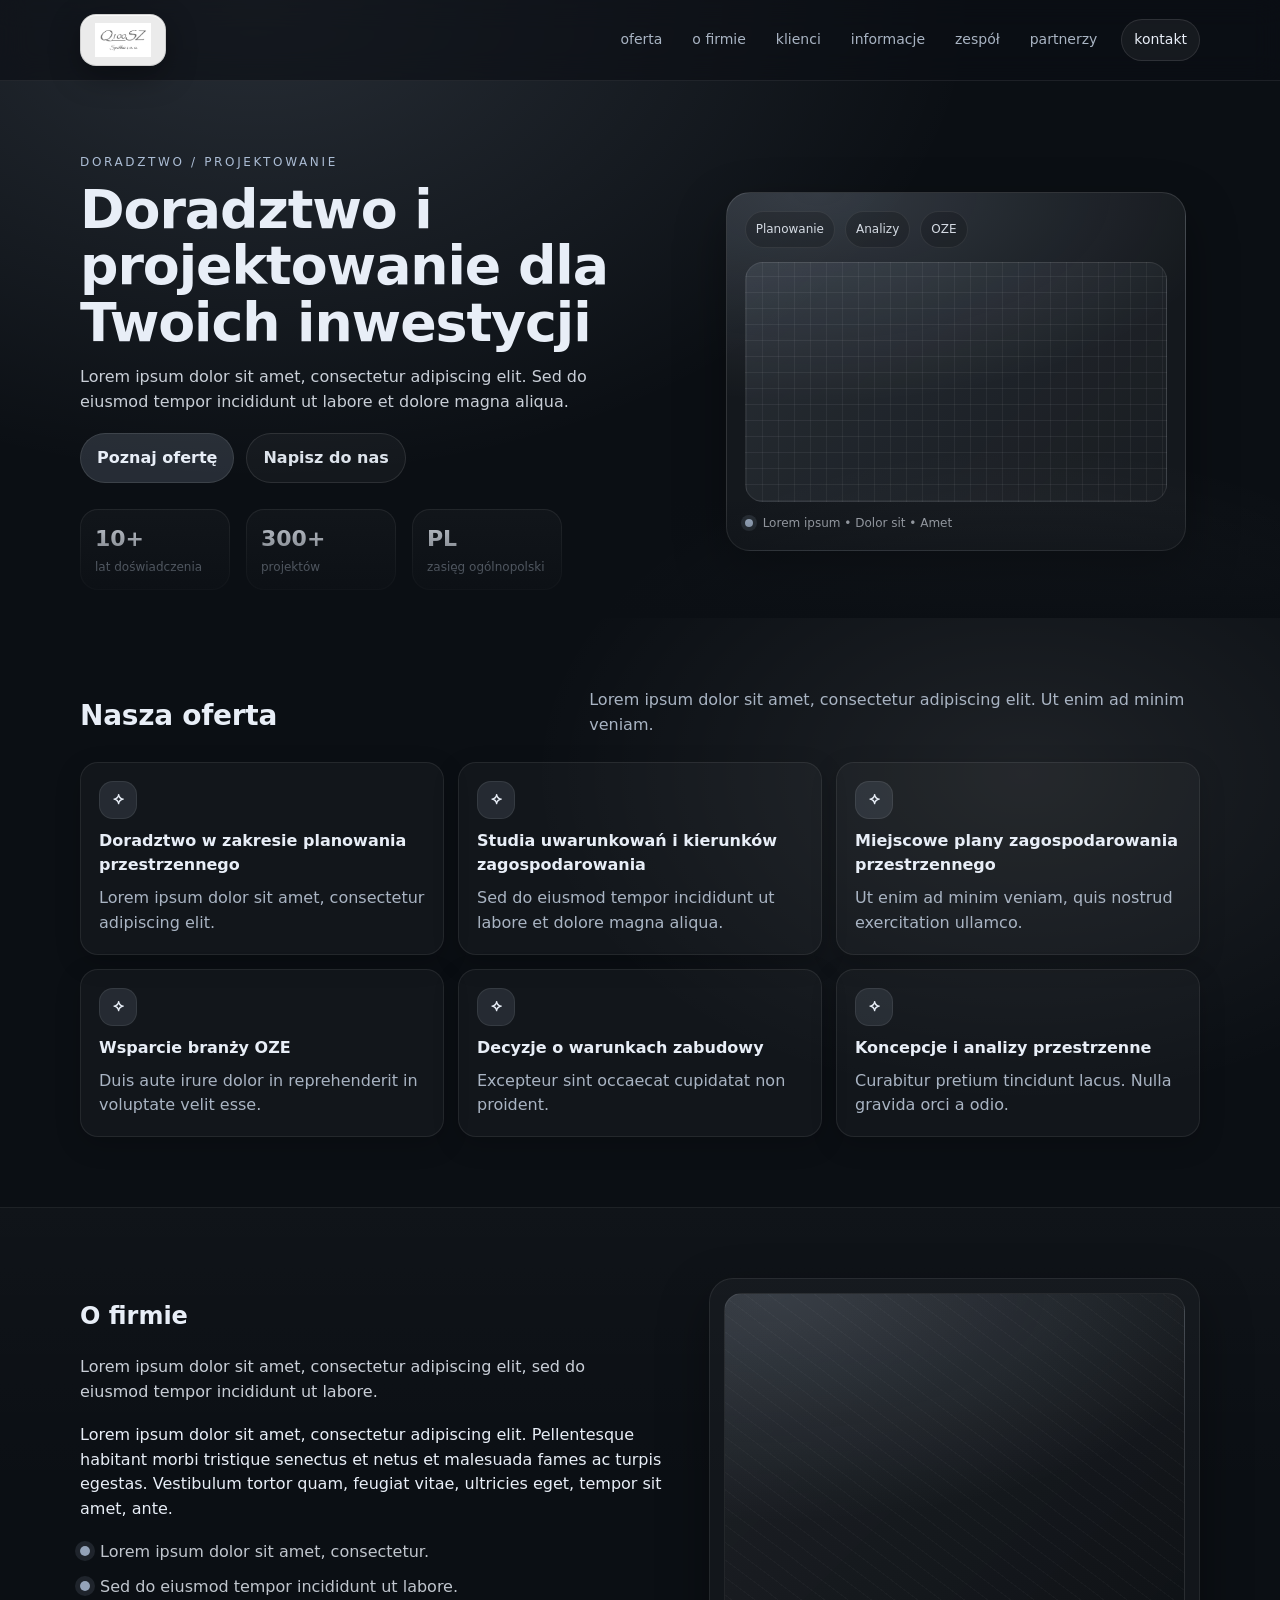
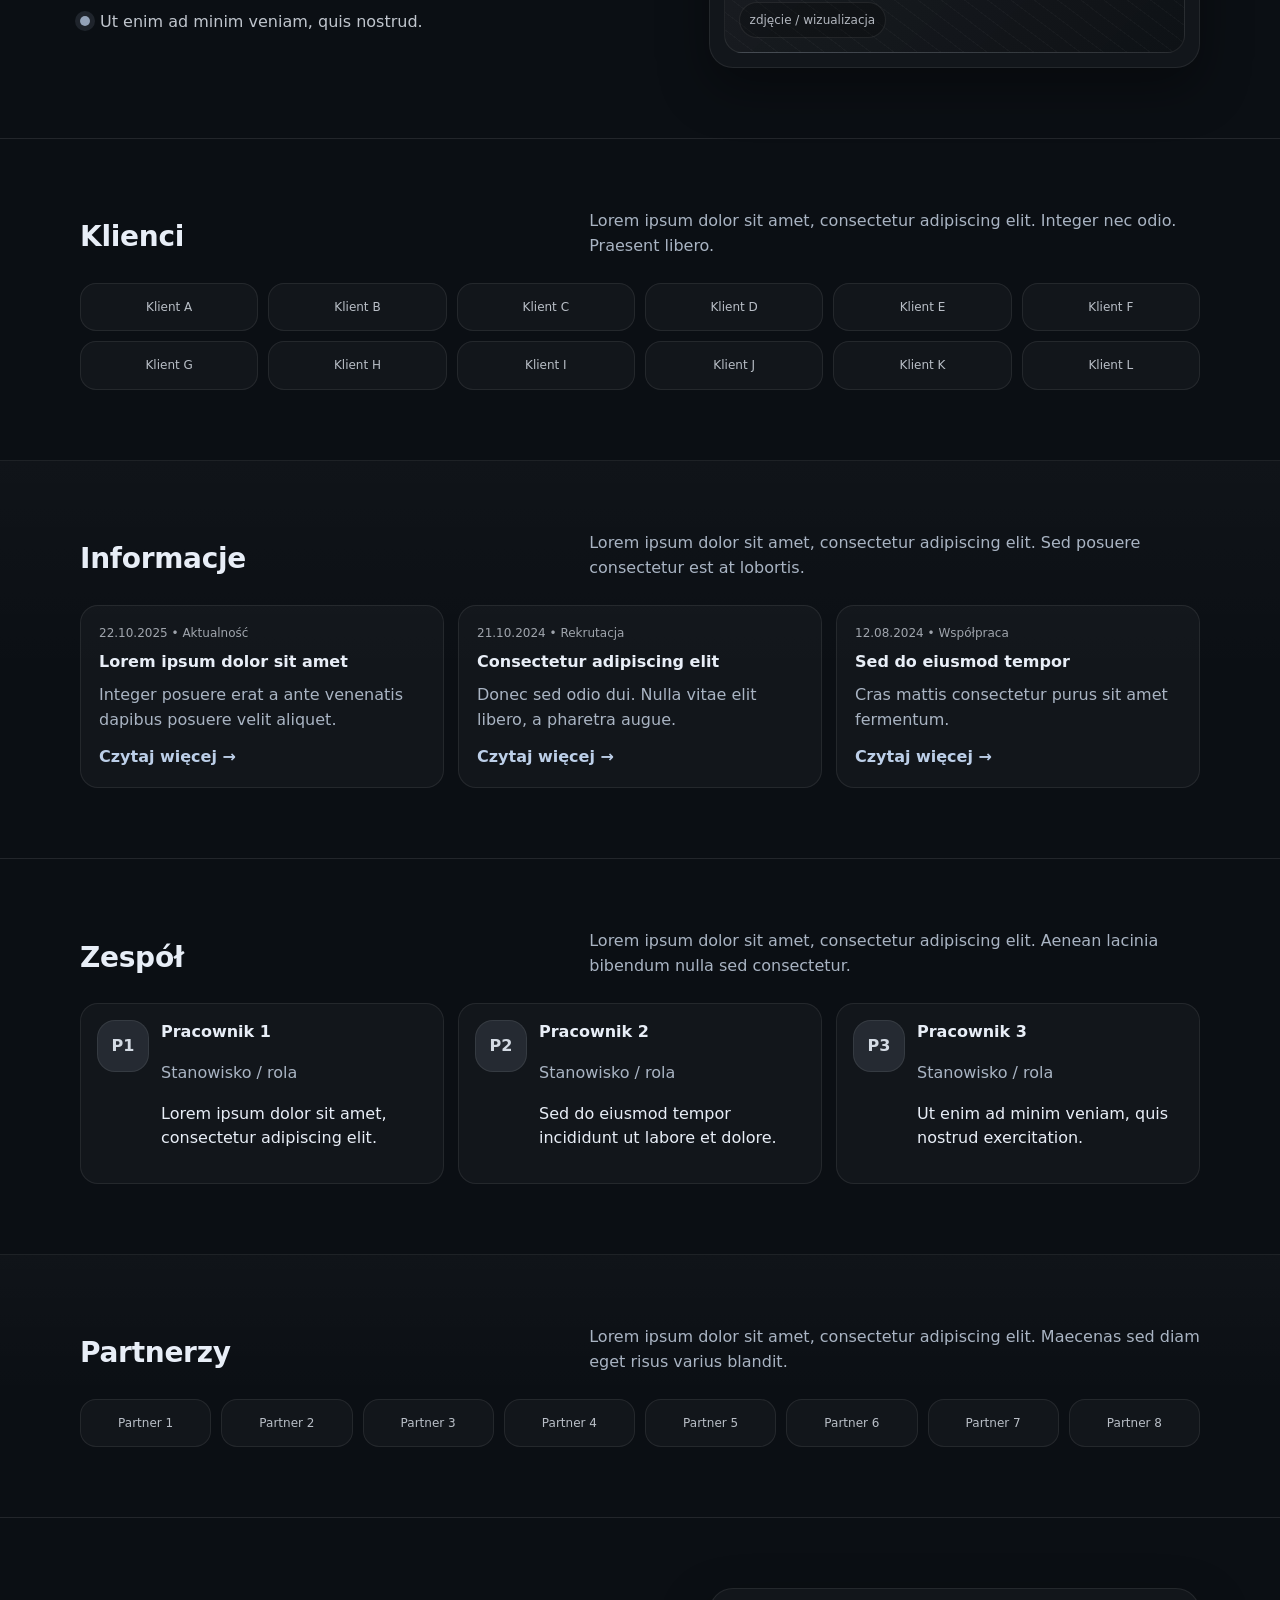
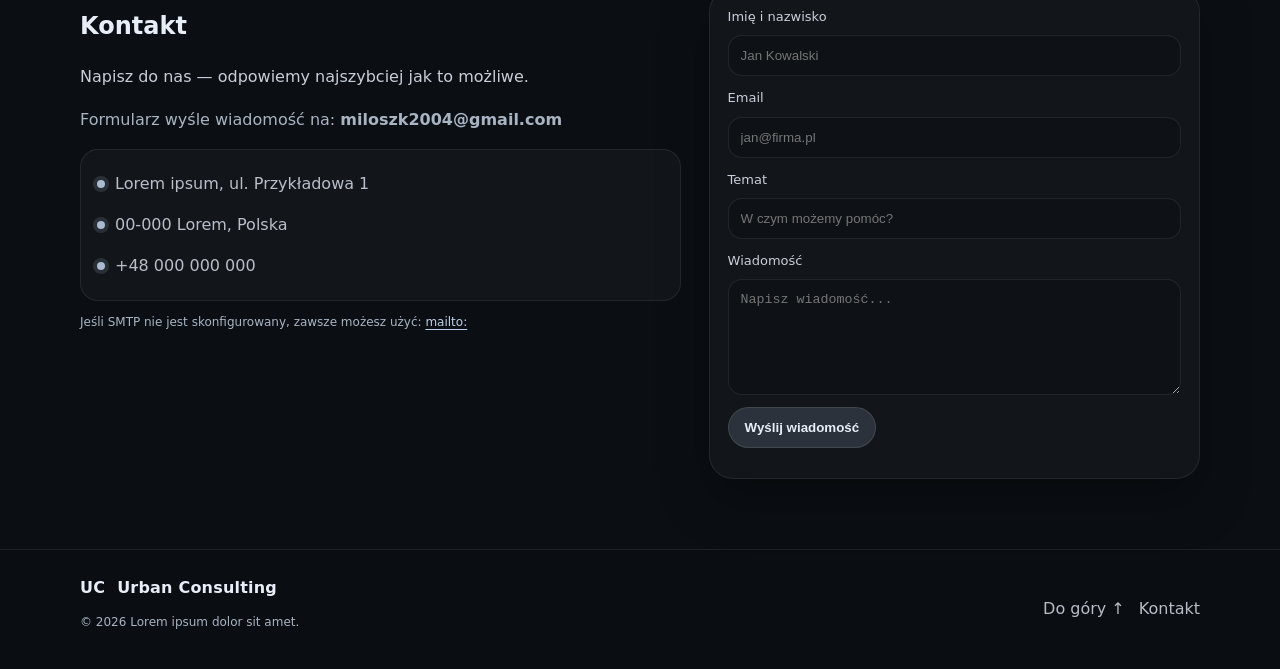
==== Site.html @ dd544777 "first version" ====
<!doctype html>
<html lang="pl">
<head>
  <meta charset="utf-8" />
  <meta name="viewport" content="width=device-width, initial-scale=1" />
  <title>Urban Consulting — Demo</title>
  <link rel="stylesheet" href="./styles.css" />
</head>
<body>
  <header class="topbar" id="top">
    <div class="container topbar__inner">
      <a class="brand" href="#top" aria-label="Strona główna">
        <span class="brand__logoWrap">
          <img class="brand__logo" src="Images/Logo.png" alt="Q100SZ Spółka z o.o." />
        </span>
      </a>

      <nav class="nav" aria-label="Główne menu">
        <a href="#oferta">oferta</a>
        <a href="#o-firmie">o firmie</a>
        <a href="#klienci">klienci</a>
        <a href="#informacje">informacje</a>
        <a href="#zespol">zespół</a>
        <a href="#partnerzy">partnerzy</a>
        <a class="nav__cta" href="#kontakt">kontakt</a>
      </nav>

      <button class="burger" id="burger" aria-label="Otwórz menu" aria-expanded="false">
        <span></span><span></span><span></span>
      </button>
    </div>

  </header>

  <main>
    <!-- HERO -->
    <section class="hero">
      <div class="container hero__inner">
        <div class="hero__copy">
          <p class="kicker">DORADZTWO / PROJEKTOWANIE</p>
          <h1>Doradztwo i projektowanie dla Twoich inwestycji</h1>
          <p class="lead">
            Lorem ipsum dolor sit amet, consectetur adipiscing elit. Sed do eiusmod tempor incididunt ut labore et dolore magna aliqua.
          </p>

          <div class="hero__actions">
            <a class="btn" href="#oferta">Poznaj ofertę</a>
            <a class="btn btn--ghost" href="#kontakt">Napisz do nas</a>
          </div>

          <div class="hero__stats">
            <div class="stat">
              <div class="stat__num">10+</div>
              <div class="stat__label">lat doświadczenia</div>
            </div>
            <div class="stat">
              <div class="stat__num">300+</div>
              <div class="stat__label">projektów</div>
            </div>
            <div class="stat">
              <div class="stat__num">PL</div>
              <div class="stat__label">zasięg ogólnopolski</div>
            </div>
          </div>
        </div>

        <div class="hero__visual" aria-hidden="true">
          <div class="glass-card">
            <div class="glass-card__row">
              <div class="pill">Planowanie</div>
              <div class="pill">Analizy</div>
              <div class="pill">OZE</div>
            </div>
            <div class="glass-card__map"></div>
            <div class="glass-card__footer">
              <span class="dot"></span>
              <span>Lorem ipsum • Dolor sit • Amet</span>
            </div>
          </div>
        </div>
      </div>
      <div class="hero__fade"></div>
    </section>

    <!-- OFERTA -->
    <section class="section" id="oferta">
      <div class="container">
        <div class="section__head">
          <h2>Nasza oferta</h2>
          <p>Lorem ipsum dolor sit amet, consectetur adipiscing elit. Ut enim ad minim veniam.</p>
        </div>

        <div class="grid cards">
          <article class="card">
            <div class="card__icon">⟡</div>
            <h3>Doradztwo w zakresie planowania przestrzennego</h3>
            <p>Lorem ipsum dolor sit amet, consectetur adipiscing elit.</p>
          </article>

          <article class="card">
            <div class="card__icon">⟡</div>
            <h3>Studia uwarunkowań i kierunków zagospodarowania</h3>
            <p>Sed do eiusmod tempor incididunt ut labore et dolore magna aliqua.</p>
          </article>

          <article class="card">
            <div class="card__icon">⟡</div>
            <h3>Miejscowe plany zagospodarowania przestrzennego</h3>
            <p>Ut enim ad minim veniam, quis nostrud exercitation ullamco.</p>
          </article>

          <article class="card">
            <div class="card__icon">⟡</div>
            <h3>Wsparcie branży OZE</h3>
            <p>Duis aute irure dolor in reprehenderit in voluptate velit esse.</p>
          </article>

          <article class="card">
            <div class="card__icon">⟡</div>
            <h3>Decyzje o warunkach zabudowy</h3>
            <p>Excepteur sint occaecat cupidatat non proident.</p>
          </article>

          <article class="card">
            <div class="card__icon">⟡</div>
            <h3>Koncepcje i analizy przestrzenne</h3>
            <p>Curabitur pretium tincidunt lacus. Nulla gravida orci a odio.</p>
          </article>
        </div>
      </div>
    </section>

    <!-- O FIRMIE -->
    <section class="section section--alt" id="o-firmie">
      <div class="container split">
        <div>
          <h2>O firmie</h2>
          <p class="lead">
            Lorem ipsum dolor sit amet, consectetur adipiscing elit, sed do eiusmod tempor incididunt ut labore.
          </p>
          <p>
            Lorem ipsum dolor sit amet, consectetur adipiscing elit. Pellentesque habitant morbi tristique senectus et netus et malesuada fames ac turpis egestas.
            Vestibulum tortor quam, feugiat vitae, ultricies eget, tempor sit amet, ante.
          </p>

          <div class="bullets">
            <div class="bullet">
              <span class="bullet__dot"></span>
              <span>Lorem ipsum dolor sit amet, consectetur.</span>
            </div>
            <div class="bullet">
              <span class="bullet__dot"></span>
              <span>Sed do eiusmod tempor incididunt ut labore.</span>
            </div>
            <div class="bullet">
              <span class="bullet__dot"></span>
              <span>Ut enim ad minim veniam, quis nostrud.</span>
            </div>
          </div>
        </div>

        <div class="photo">
          <div class="photo__frame">
            <div class="photo__placeholder">
              <div class="photo__lines"></div>
              <div class="photo__label">zdjęcie / wizualizacja</div>
            </div>
          </div>
        </div>
      </div>
    </section>

    <!-- KLIENCI -->
    <section class="section" id="klienci">
      <div class="container">
        <div class="section__head">
          <h2>Klienci</h2>
          <p>Lorem ipsum dolor sit amet, consectetur adipiscing elit. Integer nec odio. Praesent libero.</p>
        </div>

        <div class="logos">
          <div class="logo">Klient A</div><div class="logo">Klient B</div><div class="logo">Klient C</div><div class="logo">Klient D</div>
          <div class="logo">Klient E</div><div class="logo">Klient F</div><div class="logo">Klient G</div><div class="logo">Klient H</div>
          <div class="logo">Klient I</div><div class="logo">Klient J</div><div class="logo">Klient K</div><div class="logo">Klient L</div>
        </div>
      </div>
    </section>

    <!-- INFORMACJE (mini blog / aktualności) -->
    <section class="section section--alt" id="informacje">
      <div class="container">
        <div class="section__head">
          <h2>Informacje</h2>
          <p>Lorem ipsum dolor sit amet, consectetur adipiscing elit. Sed posuere consectetur est at lobortis.</p>
        </div>

        <div class="grid posts">
          <article class="post">
            <div class="post__meta">22.10.2025 • Aktualność</div>
            <h3>Lorem ipsum dolor sit amet</h3>
            <p>Integer posuere erat a ante venenatis dapibus posuere velit aliquet.</p>
            <a class="post__link" href="#kontakt">Czytaj więcej →</a>
          </article>

          <article class="post">
            <div class="post__meta">21.10.2024 • Rekrutacja</div>
            <h3>Consectetur adipiscing elit</h3>
            <p>Donec sed odio dui. Nulla vitae elit libero, a pharetra augue.</p>
            <a class="post__link" href="#kontakt">Czytaj więcej →</a>
          </article>

          <article class="post">
            <div class="post__meta">12.08.2024 • Współpraca</div>
            <h3>Sed do eiusmod tempor</h3>
            <p>Cras mattis consectetur purus sit amet fermentum.</p>
            <a class="post__link" href="#kontakt">Czytaj więcej →</a>
          </article>
        </div>
      </div>
    </section>

    <!-- ZESPÓŁ -->
    <section class="section" id="zespol">
      <div class="container">
        <div class="section__head">
          <h2>Zespół</h2>
          <p>Lorem ipsum dolor sit amet, consectetur adipiscing elit. Aenean lacinia bibendum nulla sed consectetur.</p>
        </div>

        <div class="grid team">
          <article class="person">
            <div class="avatar" aria-hidden="true"><span>P1</span></div>
            <div>
              <h3>Pracownik 1</h3>
              <p class="muted">Stanowisko / rola</p>
              <p>Lorem ipsum dolor sit amet, consectetur adipiscing elit.</p>
            </div>
          </article>

          <article class="person">
            <div class="avatar" aria-hidden="true"><span>P2</span></div>
            <div>
              <h3>Pracownik 2</h3>
              <p class="muted">Stanowisko / rola</p>
              <p>Sed do eiusmod tempor incididunt ut labore et dolore.</p>
            </div>
          </article>

          <article class="person">
            <div class="avatar" aria-hidden="true"><span>P3</span></div>
            <div>
              <h3>Pracownik 3</h3>
              <p class="muted">Stanowisko / rola</p>
              <p>Ut enim ad minim veniam, quis nostrud exercitation.</p>
            </div>
          </article>
        </div>
      </div>
    </section>

    <!-- PARTNERZY -->
    <section class="section section--alt" id="partnerzy">
      <div class="container">
        <div class="section__head">
          <h2>Partnerzy</h2>
          <p>Lorem ipsum dolor sit amet, consectetur adipiscing elit. Maecenas sed diam eget risus varius blandit.</p>
        </div>

        <div class="logos logos--tight">
          <div class="logo">Partner 1</div><div class="logo">Partner 2</div><div class="logo">Partner 3</div><div class="logo">Partner 4</div>
          <div class="logo">Partner 5</div><div class="logo">Partner 6</div><div class="logo">Partner 7</div><div class="logo">Partner 8</div>
        </div>
      </div>
    </section>

    <!-- KONTAKT / FORMULARZ -->
    <section class="section contact" id="kontakt">
      <div class="container split">
        <div>
          <h2>Kontakt</h2>
          <p class="lead">Napisz do nas — odpowiemy najszybciej jak to możliwe.</p>
          <p class="muted">
            Formularz wyśle wiadomość na: <strong>miloszk2004@gmail.com</strong>
          </p>

          <div class="contact__card">
            <div class="contact__line"><span class="dot"></span><span>Lorem ipsum, ul. Przykładowa 1</span></div>
            <div class="contact__line"><span class="dot"></span><span>00-000 Lorem, Polska</span></div>
            <div class="contact__line"><span class="dot"></span><span>+48 000 000 000</span></div>
          </div>

          <p class="muted small">
            Jeśli SMTP nie jest skonfigurowany, zawsze możesz użyć:
            <a class="inline-link" href="mailto:miloszk2004@gmail.com?subject=Wiadomo%C5%9B%C4%87%20ze%20strony&body=Cze%C5%9B%C4%87!">mailto:</a>
          </p>
        </div>

        <form class="form" id="contactForm">
          <label>
            Imię i nazwisko
            <input name="name" type="text" placeholder="Jan Kowalski" required />
          </label>

          <label>
            Email
            <input name="email" type="email" placeholder="jan@firma.pl" required />
          </label>

          <label>
            Temat
            <input name="subject" type="text" placeholder="W czym możemy pomóc?" required />
          </label>

          <label>
            Wiadomość
            <textarea name="message" rows="6" placeholder="Napisz wiadomość..." required></textarea>
          </label>

          <button class="btn" type="submit" id="sendBtn">Wyślij wiadomość</button>
          <div class="form__status" id="formStatus" role="status" aria-live="polite"></div>
        </form>
      </div>
    </section>
  </main>

  <footer class="footer">
    <div class="container footer__inner">
      <div class="footer__left">
        <div class="brand brand--footer">
          <span class="brand__mark">UC</span>
          <span class="brand__name">Urban Consulting</span>
        </div>
        <p class="muted small">© <span id="year"></span> Lorem ipsum dolor sit amet.</p>
      </div>

      <div class="footer__right">
        <a href="#top">Do góry ↑</a>
        <a href="#kontakt">Kontakt</a>
      </div>
    </div>
  </footer>

  <script src="./app.js"></script>
</body>
</html>
---- styles.css ----
:root{
  --bg:#0b0f14;
  --panel:#0f1622;
  --panel2:#0c121c;
  --text:#e8eef7;
  --muted:#a9b4c3;
  --line:rgba(255,255,255,.10);
  --line2:rgba(255,255,255,.08);
  --accent:#cfe3ff;
  --shadow: 0 20px 50px rgba(0,0,0,.35);
  --radius:18px;
  --radius2:24px;
  --container: 1120px;
}

*{box-sizing:border-box}
html{scroll-behavior:smooth}
body{
  margin:0;
  font-family: ui-sans-serif, system-ui, -apple-system, Segoe UI, Roboto, Arial, "Noto Sans", "Liberation Sans", sans-serif;
  background:
    radial-gradient(1200px 800px at 20% 0%, rgba(207,227,255,.14), transparent 60%),
    radial-gradient(900px 600px at 80% 20%, rgba(255,255,255,.08), transparent 55%),
    var(--bg);
  color:var(--text);
  line-height:1.55;
}

a{color:inherit; text-decoration:none}
a:hover{opacity:.9}

.container{
  width:min(var(--container), calc(100% - 40px));
  margin:0 auto;
}

.topbar{
  position:sticky;
  top:0;
  z-index:20;
  backdrop-filter: blur(14px);
  backdrop-filter: blur(14px);
  -webkit-backdrop-filter: blur(14px);
  background: rgba(11,15,20,.65);
  border-bottom:1px solid var(--line2);
}
.topbar__inner{
  display:flex;
  align-items:center;
  justify-content:space-between;
  padding:14px 0;
  gap:18px;
}
.brand{
  display:flex;
  align-items:center;
  gap:12px;
  font-weight:650;
  letter-spacing:.2px;
}

.brand__logoWrap{
  display:inline-flex;
  align-items:center;
  padding:8px 14px;
  border-radius:16px;

  background: rgba(245,245,245,.96);
  border:1px solid rgba(0,0,0,.12);

  box-shadow:
    0 10px 30px rgba(0,0,0,.35),
    inset 0 1px 0 rgba(255,255,255,.7);
}

.brand__logo{
  height:34px;
  width:auto;
  display:block;
}
.nav{
  display:flex;
  align-items:center;
  gap:18px;
  font-size:14px;
  color:var(--muted);
}
.nav a{padding:8px 6px}
.nav__cta{
  color:var(--text) !important;
  border:1px solid var(--line);
  padding:9px 12px !important;
  border-radius:999px;
  background: rgba(255,255,255,.05);
}

.burger{
  display:none;
  width:44px; height:44px;
  border-radius:14px;
  border:1px solid var(--line);
  background: rgba(255,255,255,.04);
  color:var(--text);
  cursor:pointer;
}
.burger span{
  display:block;
  height:2px;
  background: rgba(232,238,247,.85);
  margin:6px 10px;
  border-radius:2px;
}

.mobile-nav{
  border-top:1px solid var(--line2);
  padding:10px 20px 18px;
  display:grid;
  gap:8px;
  color:var(--muted);
}
.mobile-nav a{
  padding:10px 12px;
  border:1px solid var(--line2);
  border-radius:14px;
  background: rgba(255,255,255,.03);
}

/* HERO */
.hero{
  position:relative;
  padding:72px 0 28px;
  overflow:hidden;
}
.hero__inner{
  display:grid;
  grid-template-columns: 1.1fr .9fr;
  gap:34px;
  align-items:center;
}
.kicker{
  margin:0 0 10px;
  font-size:12px;
  letter-spacing:.22em;
  color:rgba(207,227,255,.8);
}
h1{
  margin:0 0 14px;
  font-size: clamp(32px, 4.2vw, 56px);
  line-height:1.05;
  letter-spacing:-.02em;
}
.lead{
  margin:0 0 18px;
  font-size:16px;
  color:rgba(232,238,247,.86);
  max-width:56ch;
}
.hero__actions{
  display:flex; gap:12px; flex-wrap:wrap;
  margin:18px 0 26px;
}
.btn{
  display:inline-flex;
  align-items:center;
  justify-content:center;
  gap:10px;
  padding:12px 16px;
  border-radius:999px;
  border:1px solid var(--line);
  background: rgba(207,227,255,.14);
  color:var(--text);
  cursor:pointer;
  font-weight:650;
}
.btn:hover{transform: translateY(-1px)}
.btn--ghost{
  background: rgba(255,255,255,.04);
  color: rgba(232,238,247,.95);
}
.hero__stats{
  display:flex;
  gap:16px;
  flex-wrap:wrap;
}
.stat{
  padding:12px 14px;
  border-radius: var(--radius);
  border:1px solid var(--line2);
  background: rgba(255,255,255,.03);
  min-width: 150px;
}
.stat__num{
  font-size:22px;
  font-weight:800;
}
.stat__label{
  font-size:12px;
  color:var(--muted);
  margin-top:2px;
}

.hero__visual{
  display:grid;
  place-items:center;
}
.glass-card{
  width:100%;
  max-width: 460px;
  border-radius: var(--radius2);
  border:1px solid rgba(255,255,255,.12);
  background:
    radial-gradient(700px 350px at 20% 0%, rgba(207,227,255,.16), transparent 60%),
    rgba(255,255,255,.04);
  box-shadow: var(--shadow);
  padding:18px;
}
.glass-card__row{
  display:flex; gap:10px; flex-wrap:wrap;
  margin-bottom:14px;
}
.pill{
  font-size:12px;
  color:rgba(232,238,247,.9);
  border:1px solid var(--line2);
  background: rgba(0,0,0,.18);
  padding:8px 10px;
  border-radius:999px;
}
.glass-card__map{
  height: 240px;
  border-radius: 18px;
  border:1px solid var(--line2);
  background:
    linear-gradient(135deg, rgba(207,227,255,.10), rgba(255,255,255,.02)),
    repeating-linear-gradient(0deg, rgba(255,255,255,.06) 0, rgba(255,255,255,.06) 1px, transparent 1px, transparent 16px),
    repeating-linear-gradient(90deg, rgba(255,255,255,.05) 0, rgba(255,255,255,.05) 1px, transparent 1px, transparent 16px);
}
.glass-card__footer{
  display:flex; gap:10px;
  align-items:center;
  margin-top:12px;
  color:rgba(232,238,247,.75);
  font-size:12px;
}
.dot{
  width:8px; height:8px;
  border-radius:999px;
  background: rgba(207,227,255,.8);
  box-shadow: 0 0 0 4px rgba(207,227,255,.12);
}
.hero__fade{
  position:absolute;
  inset:auto 0 0 0;
  height:120px;
  background: linear-gradient(to bottom, transparent, var(--bg));
}

/* SECTIONS */
.section{
  padding:70px 0;
}
.section--alt{
  background: linear-gradient(to bottom, rgba(255,255,255,.02), transparent 55%);
  border-top:1px solid var(--line2);
  border-bottom:1px solid var(--line2);
}
.section__head{
  display:flex;
  align-items:flex-end;
  justify-content:space-between;
  gap:22px;
  margin-bottom:24px;
}
.section__head h2{
  margin:0;
  font-size:28px;
  letter-spacing:-.01em;
}
.section__head p{
  margin:0;
  color:var(--muted);
  max-width:60ch;
}

/* GRID */
.grid{
  display:grid;
  gap:14px;
}
.cards{ grid-template-columns: repeat(3, minmax(0, 1fr)); }
.posts{ grid-template-columns: repeat(3, minmax(0, 1fr)); }
.team{ grid-template-columns: repeat(3, minmax(0, 1fr)); }

.card{
  padding:18px;
  border-radius: var(--radius);
  border:1px solid var(--line2);
  background: rgba(255,255,255,.03);
  box-shadow: 0 8px 26px rgba(0,0,0,.18);
}
.card__icon{
  width:38px; height:38px;
  border-radius:14px;
  display:grid; place-items:center;
  border:1px solid var(--line2);
  background: rgba(207,227,255,.10);
  margin-bottom:10px;
  font-weight:800;
}
.card h3{margin:0 0 8px; font-size:16px}
.card p{margin:0; color:var(--muted)}

.split{
  display:grid;
  grid-template-columns: 1.1fr .9fr;
  gap:28px;
  align-items:start;
}

.bullets{margin-top:18px; display:grid; gap:10px}
.bullet{display:flex; gap:10px; align-items:flex-start; color:rgba(232,238,247,.82)}
.bullet__dot{
  width:10px; height:10px;
  margin-top:6px;
  border-radius:999px;
  background: rgba(207,227,255,.7);
  box-shadow: 0 0 0 5px rgba(207,227,255,.10);
}

.photo__frame{
  border-radius: var(--radius2);
  border:1px solid var(--line2);
  background: rgba(255,255,255,.03);
  padding:14px;
  box-shadow: var(--shadow);
}
.photo__placeholder{
  height: 360px;
  border-radius: 18px;
  border:1px solid var(--line2);
  background:
    radial-gradient(800px 380px at 10% 0%, rgba(207,227,255,.14), transparent 60%),
    linear-gradient(135deg, rgba(255,255,255,.05), rgba(0,0,0,.18));
  position:relative;
  overflow:hidden;
}
.photo__lines{
  position:absolute; inset:-40px;
  background:
    repeating-linear-gradient(35deg, rgba(255,255,255,.10) 0, rgba(255,255,255,.10) 1px, transparent 1px, transparent 14px);
  opacity:.25;
  transform: rotate(2deg);
}
.photo__label{
  position:absolute;
  left:14px; bottom:14px;
  font-size:12px;
  color:rgba(232,238,247,.75);
  border:1px solid var(--line2);
  background: rgba(0,0,0,.22);
  padding:8px 10px;
  border-radius:999px;
}

/* LOGOS */
.logos{
  display:grid;
  grid-template-columns: repeat(6, minmax(0, 1fr));
  gap:10px;
}
.logos--tight{grid-template-columns: repeat(8, minmax(0, 1fr));}
.logo{
  border-radius: 16px;
  border:1px solid var(--line2);
  background: rgba(255,255,255,.03);
  padding:14px 10px;
  text-align:center;
  color:rgba(232,238,247,.78);
  font-size:12px;
}

/* POSTS */
.post{
  padding:18px;
  border-radius: var(--radius);
  border:1px solid var(--line2);
  background: rgba(255,255,255,.03);
}
.post__meta{
  font-size:12px;
  color:rgba(232,238,247,.66);
  margin-bottom:8px;
}
.post h3{margin:0 0 8px; font-size:16px}
.post p{margin:0 0 12px; color:var(--muted)}
.post__link{
  color:rgba(207,227,255,.9);
  font-weight:650;
}

/* TEAM */
.person{
  padding:16px;
  border-radius: var(--radius);
  border:1px solid var(--line2);
  background: rgba(255,255,255,.03);
  display:grid;
  grid-template-columns: 52px 1fr;
  gap:12px;
}
.avatar{
  width:52px; height:52px;
  border-radius: 18px;
  border:1px solid var(--line2);
  background: rgba(207,227,255,.10);
  display:grid;
  place-items:center;
  font-weight:800;
  color:rgba(232,238,247,.9);
}
.person h3{margin:0 0 2px; font-size:16px}
.muted{color:var(--muted)}
.small{font-size:12px}

/* CONTACT */
.contact .form{
  border-radius: var(--radius2);
  border:1px solid var(--line2);
  background: rgba(255,255,255,.03);
  padding:18px;
  box-shadow: var(--shadow);
}
.form label{
  display:grid;
  gap:8px;
  margin-bottom:12px;
  font-size:13px;
  color:rgba(232,238,247,.86);
}
input, textarea{
  width:100%;
  padding:12px 12px;
  border-radius: 14px;
  border:1px solid var(--line2);
  background: rgba(0,0,0,.18);
  color:var(--text);
  outline:none;
}
input:focus, textarea:focus{
  border-color: rgba(207,227,255,.45);
  box-shadow: 0 0 0 4px rgba(207,227,255,.10);
}
.form__status{
  margin-top:12px;
  font-size:13px;
  color:rgba(232,238,247,.85);
}
.inline-link{color:rgba(207,227,255,.9); text-decoration:underline; text-underline-offset:3px}

.contact__card{
  margin-top:16px;
  border-radius: var(--radius);
  border:1px solid var(--line2);
  background: rgba(255,255,255,.03);
  padding:14px;
}
.contact__line{
  display:flex; align-items:center; gap:10px;
  padding:8px 2px;
  color:rgba(232,238,247,.78);
}

/* FOOTER */
.footer{
  border-top:1px solid var(--line2);
  padding:26px 0;
  background: rgba(0,0,0,.12);
}
.footer__inner{
  display:flex;
  align-items:center;
  justify-content:space-between;
  gap:18px;
}
.footer__right{
  display:flex;
  gap:14px;
  color:rgba(232,238,247,.78);
}

/* RESPONSIVE */
@media (max-width: 980px){
  .nav{display:none}
  .burger{display:inline-block}
  .hero__inner, .split{grid-template-columns:1fr}
  .cards{grid-template-columns: repeat(2, minmax(0, 1fr))}
  .posts{grid-template-columns: repeat(2, minmax(0, 1fr))}
  .team{grid-template-columns: repeat(2, minmax(0, 1fr))}
  .logos{grid-template-columns: repeat(3, minmax(0, 1fr))}
  .logos--tight{grid-template-columns: repeat(4, minmax(0, 1fr))}
  .photo__placeholder{height: 300px}
}
@media (max-width: 560px){
  .cards,.posts,.team{grid-template-columns:1fr}
  .stat{min-width: 140px}
}
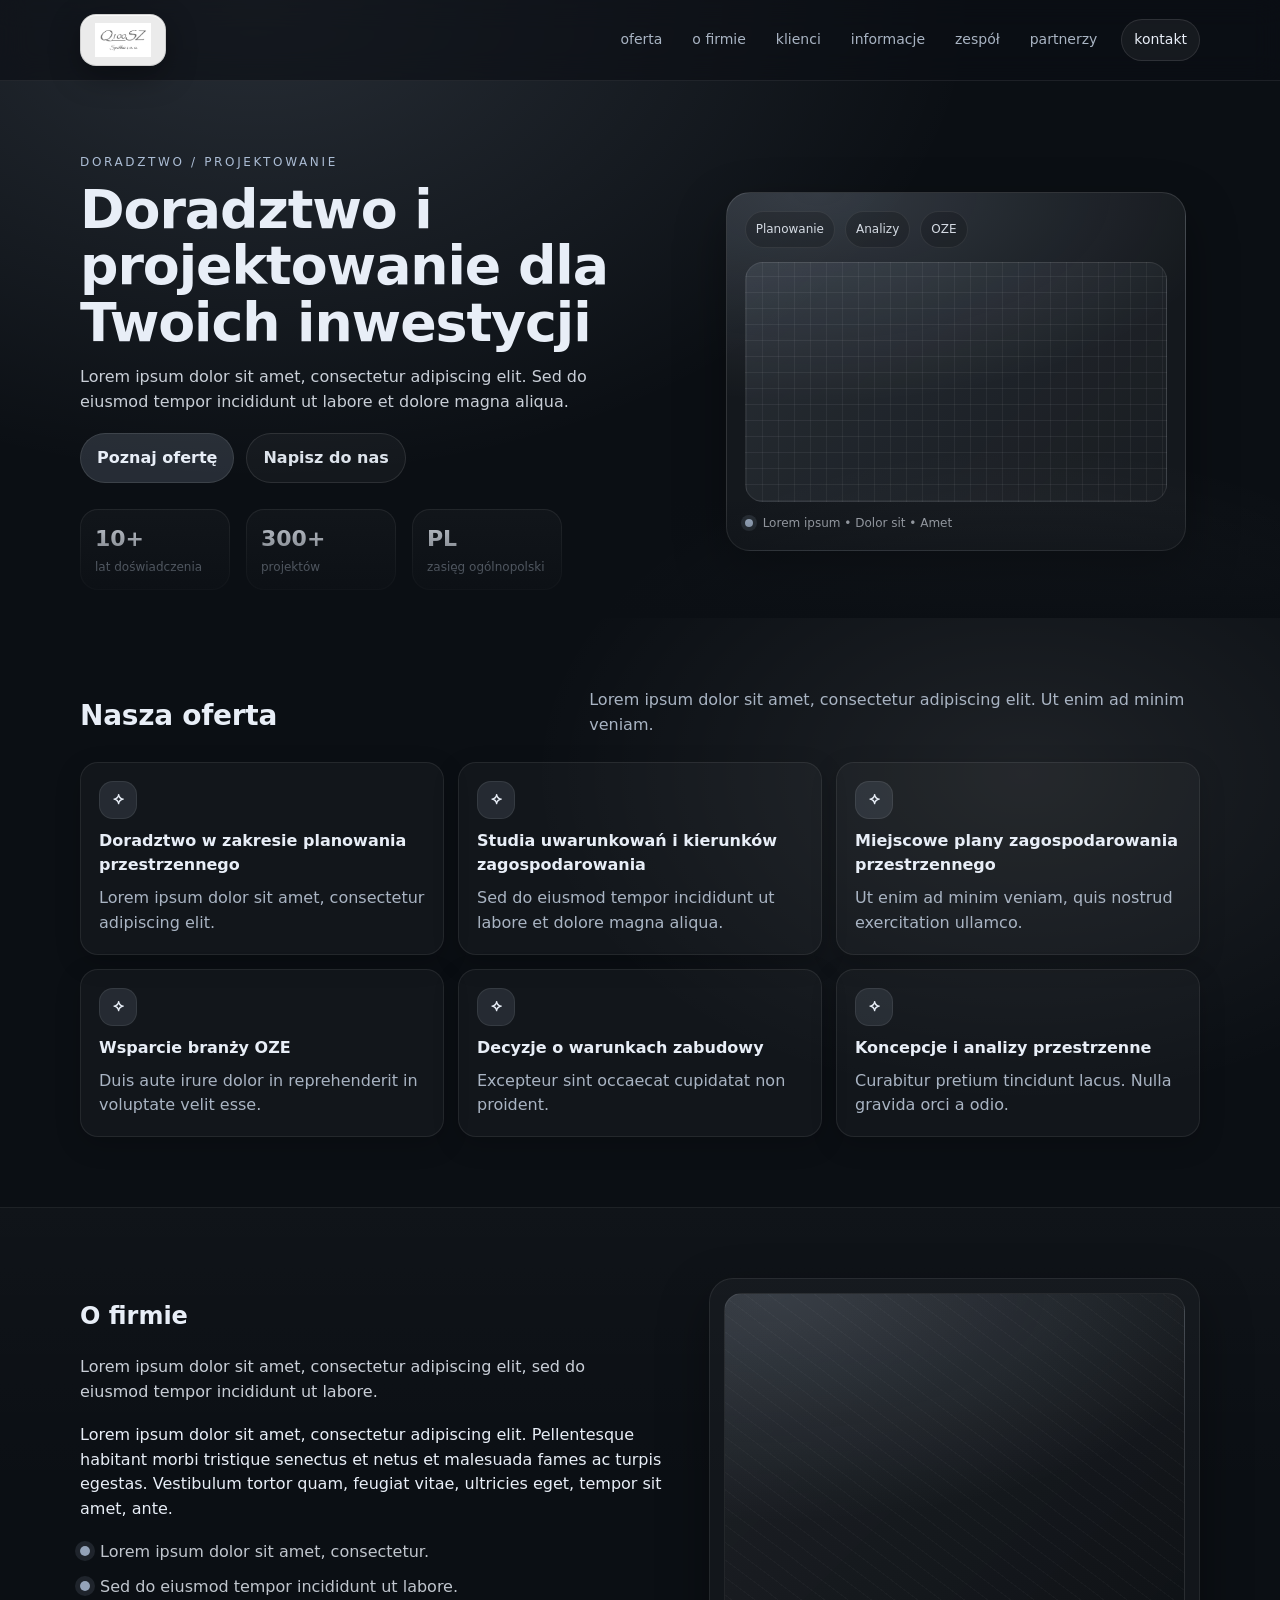
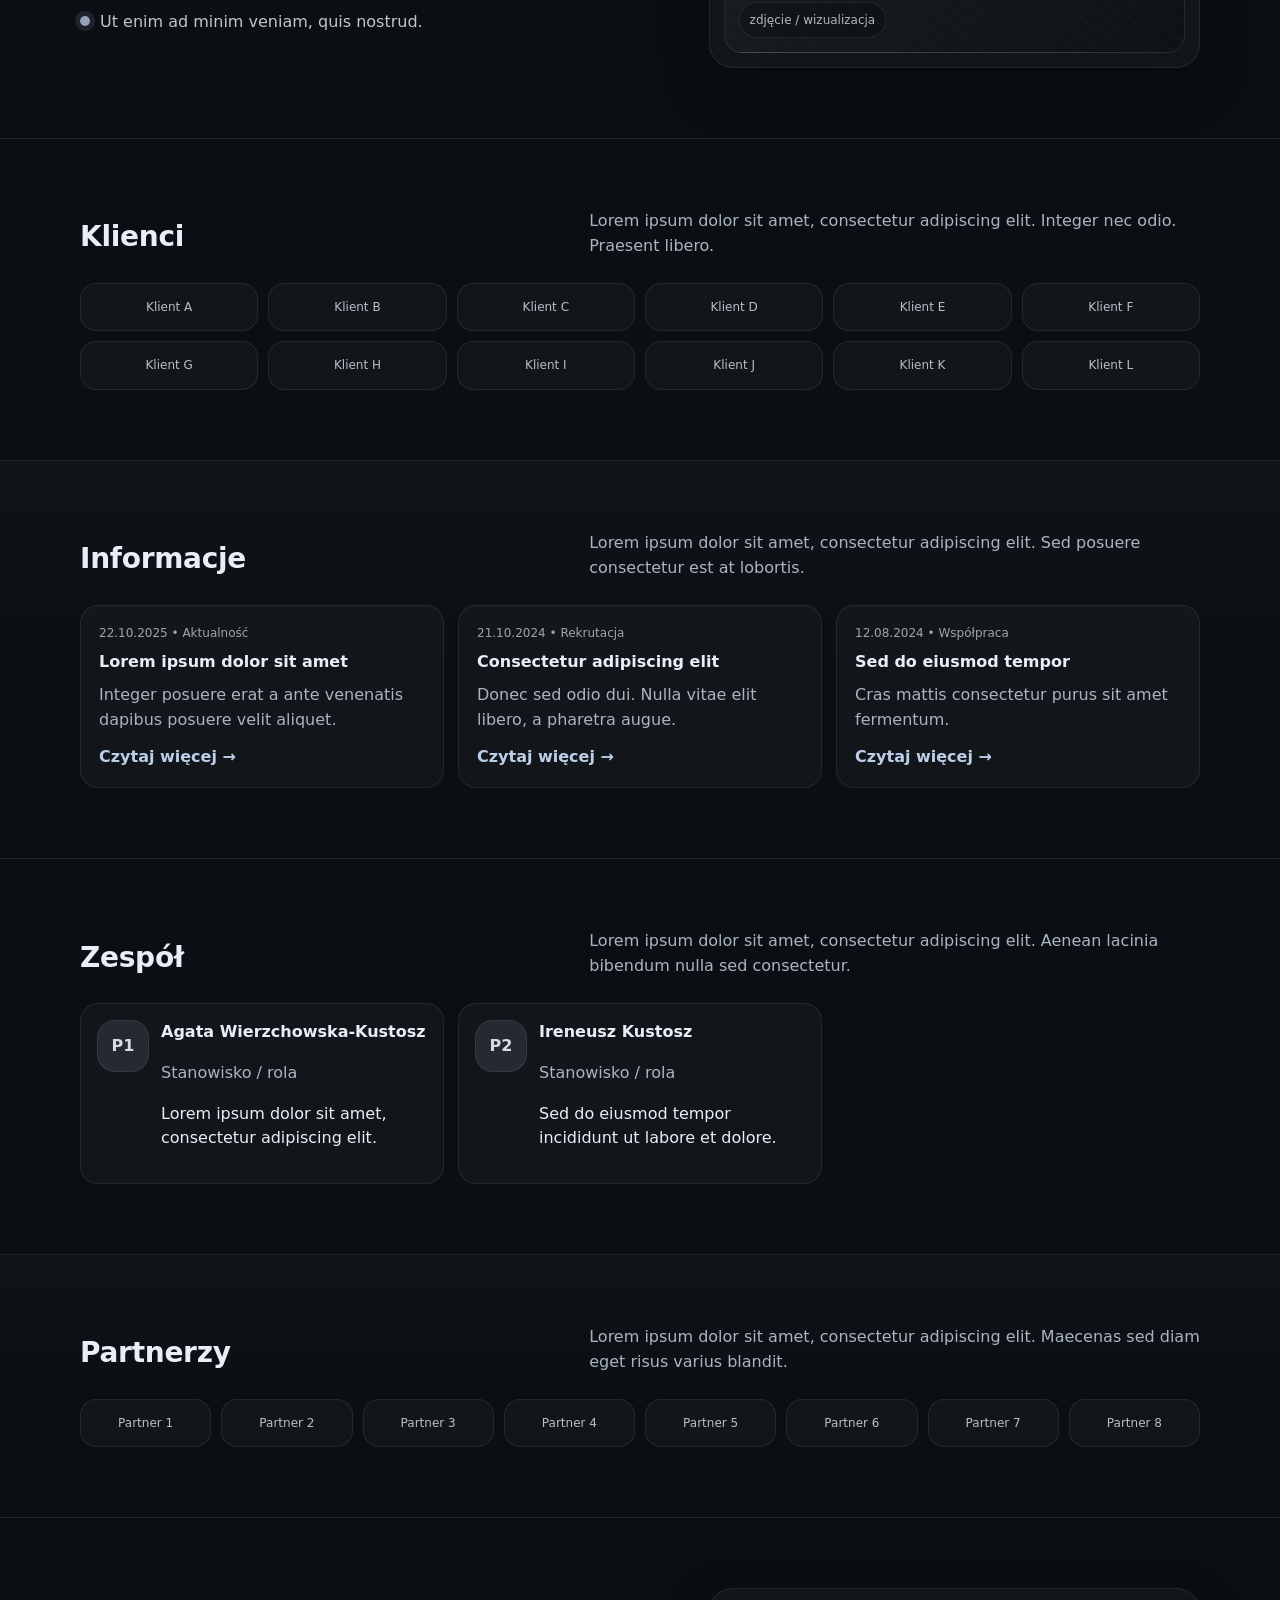
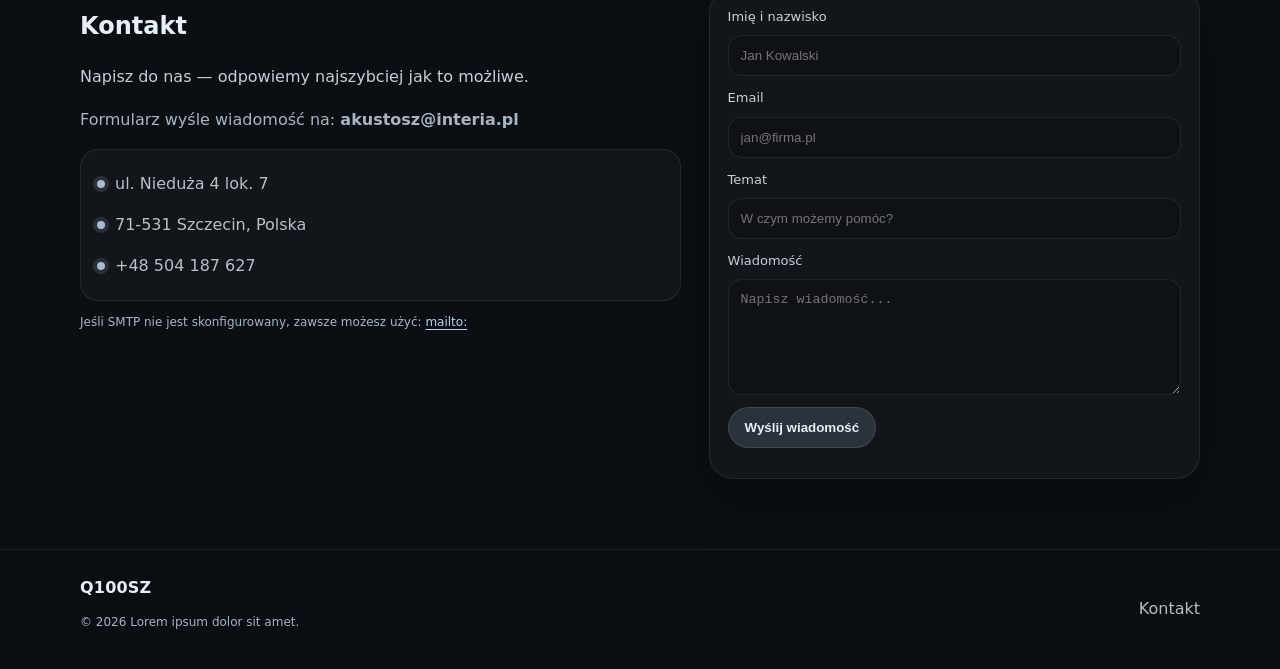
==== commit db0af33c: "few changes" ====
--- a/Site.html
+++ b/Site.html
@@ -231,7 +231,7 @@
           <article class="person">
             <div class="avatar" aria-hidden="true"><span>P1</span></div>
             <div>
-              <h3>Pracownik 1</h3>
+              <h3>Agata Wierzchowska-Kustosz</h3>
               <p class="muted">Stanowisko / rola</p>
               <p>Lorem ipsum dolor sit amet, consectetur adipiscing elit.</p>
             </div>
@@ -240,20 +240,12 @@
           <article class="person">
             <div class="avatar" aria-hidden="true"><span>P2</span></div>
             <div>
-              <h3>Pracownik 2</h3>
+              <h3>Ireneusz Kustosz</h3>
               <p class="muted">Stanowisko / rola</p>
               <p>Sed do eiusmod tempor incididunt ut labore et dolore.</p>
             </div>
           </article>
 
-          <article class="person">
-            <div class="avatar" aria-hidden="true"><span>P3</span></div>
-            <div>
-              <h3>Pracownik 3</h3>
-              <p class="muted">Stanowisko / rola</p>
-              <p>Ut enim ad minim veniam, quis nostrud exercitation.</p>
-            </div>
-          </article>
         </div>
       </div>
     </section>
@@ -280,18 +272,18 @@
           <h2>Kontakt</h2>
           <p class="lead">Napisz do nas — odpowiemy najszybciej jak to możliwe.</p>
           <p class="muted">
-            Formularz wyśle wiadomość na: <strong>miloszk2004@gmail.com</strong>
+            Formularz wyśle wiadomość na: <strong>akustosz@interia.pl</strong>
           </p>
 
           <div class="contact__card">
-            <div class="contact__line"><span class="dot"></span><span>Lorem ipsum, ul. Przykładowa 1</span></div>
-            <div class="contact__line"><span class="dot"></span><span>00-000 Lorem, Polska</span></div>
-            <div class="contact__line"><span class="dot"></span><span>+48 000 000 000</span></div>
+            <div class="contact__line"><span class="dot"></span><span>ul. Nieduża 4 lok. 7</span></div>
+            <div class="contact__line"><span class="dot"></span><span>71-531 Szczecin, Polska</span></div>
+            <div class="contact__line"><span class="dot"></span><span>+48 504 187 627</span></div>
           </div>
 
           <p class="muted small">
             Jeśli SMTP nie jest skonfigurowany, zawsze możesz użyć:
-            <a class="inline-link" href="mailto:miloszk2004@gmail.com?subject=Wiadomo%C5%9B%C4%87%20ze%20strony&body=Cze%C5%9B%C4%87!">mailto:</a>
+            <a class="inline-link" href="mailto:akustosz@interia.pl?subject=Wiadomo%C5%9B%C4%87%20ze%20strony&body=Cze%C5%9B%C4%87!">mailto:</a>
           </p>
         </div>
 
@@ -327,14 +319,12 @@
     <div class="container footer__inner">
       <div class="footer__left">
         <div class="brand brand--footer">
-          <span class="brand__mark">UC</span>
-          <span class="brand__name">Urban Consulting</span>
+          <span class="brand__mark">Q100SZ</span>
         </div>
         <p class="muted small">© <span id="year"></span> Lorem ipsum dolor sit amet.</p>
       </div>
 
       <div class="footer__right">
-        <a href="#top">Do góry ↑</a>
         <a href="#kontakt">Kontakt</a>
       </div>
     </div>
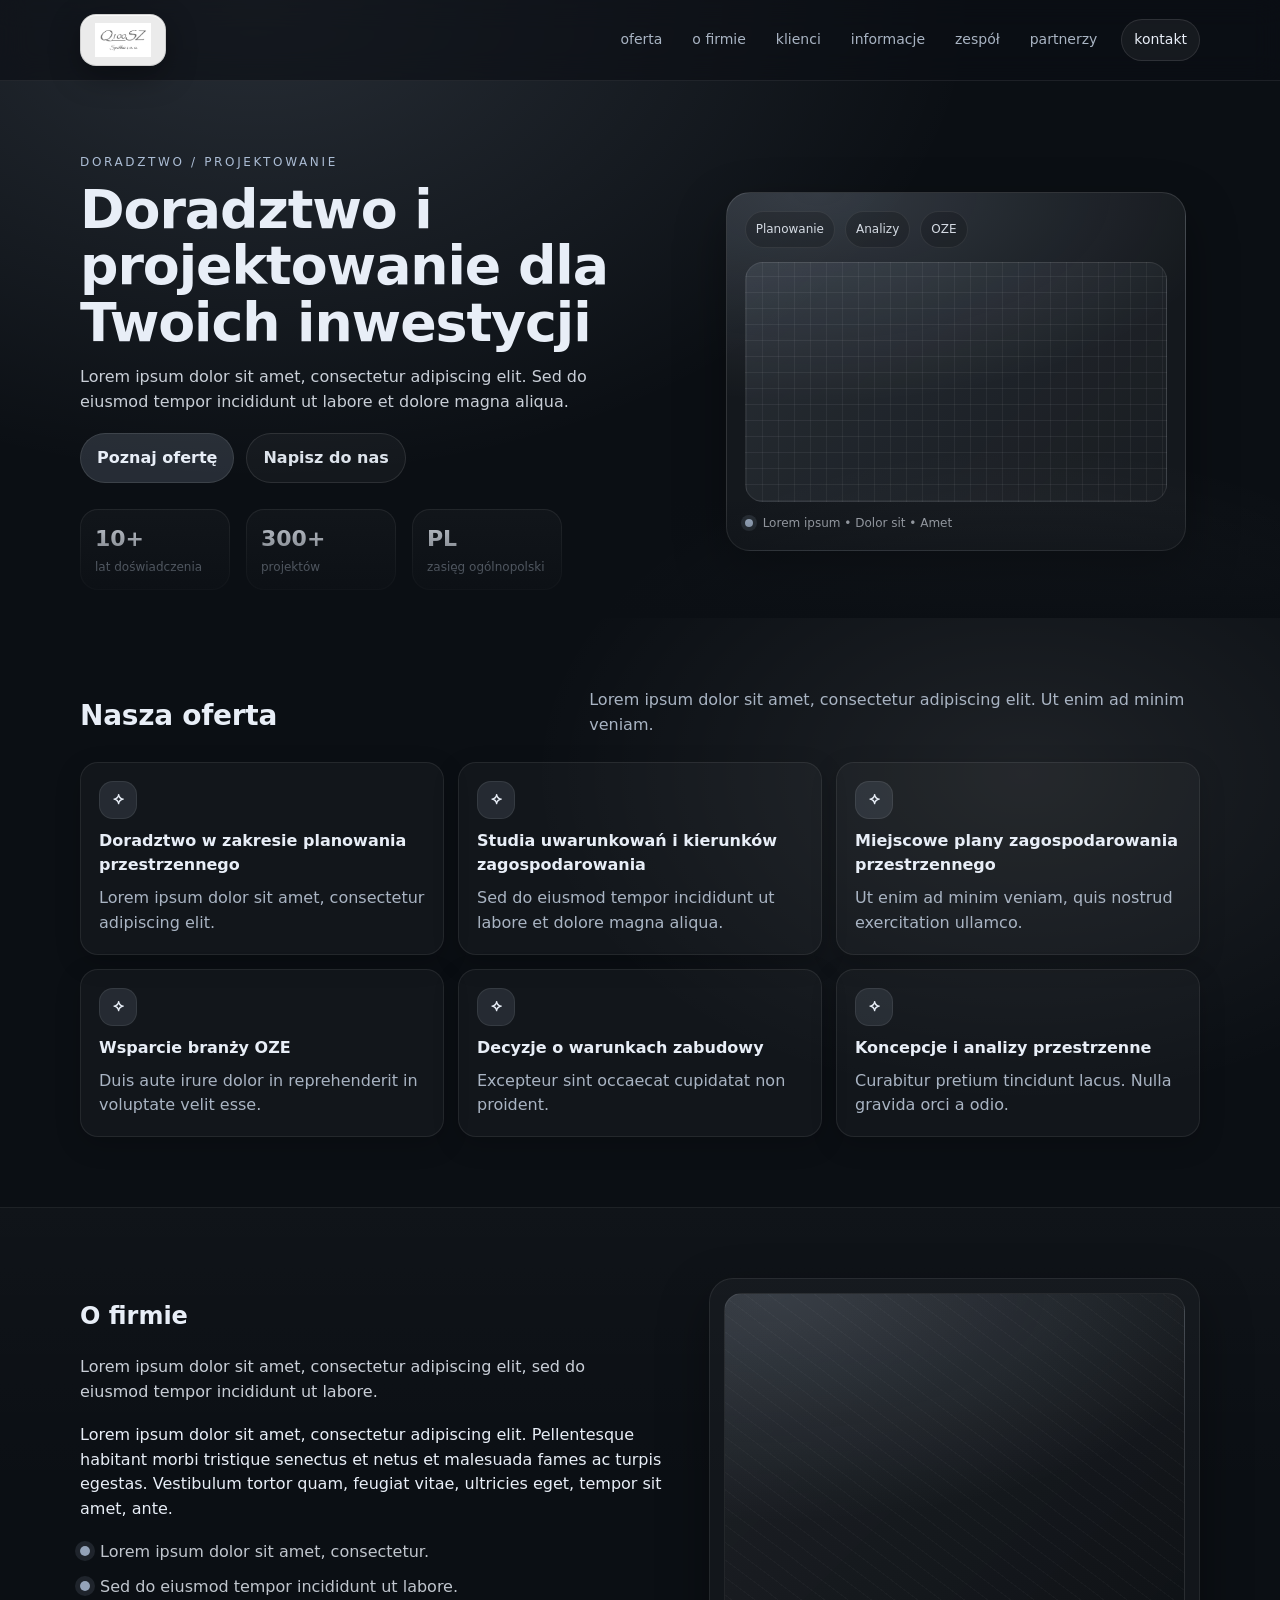
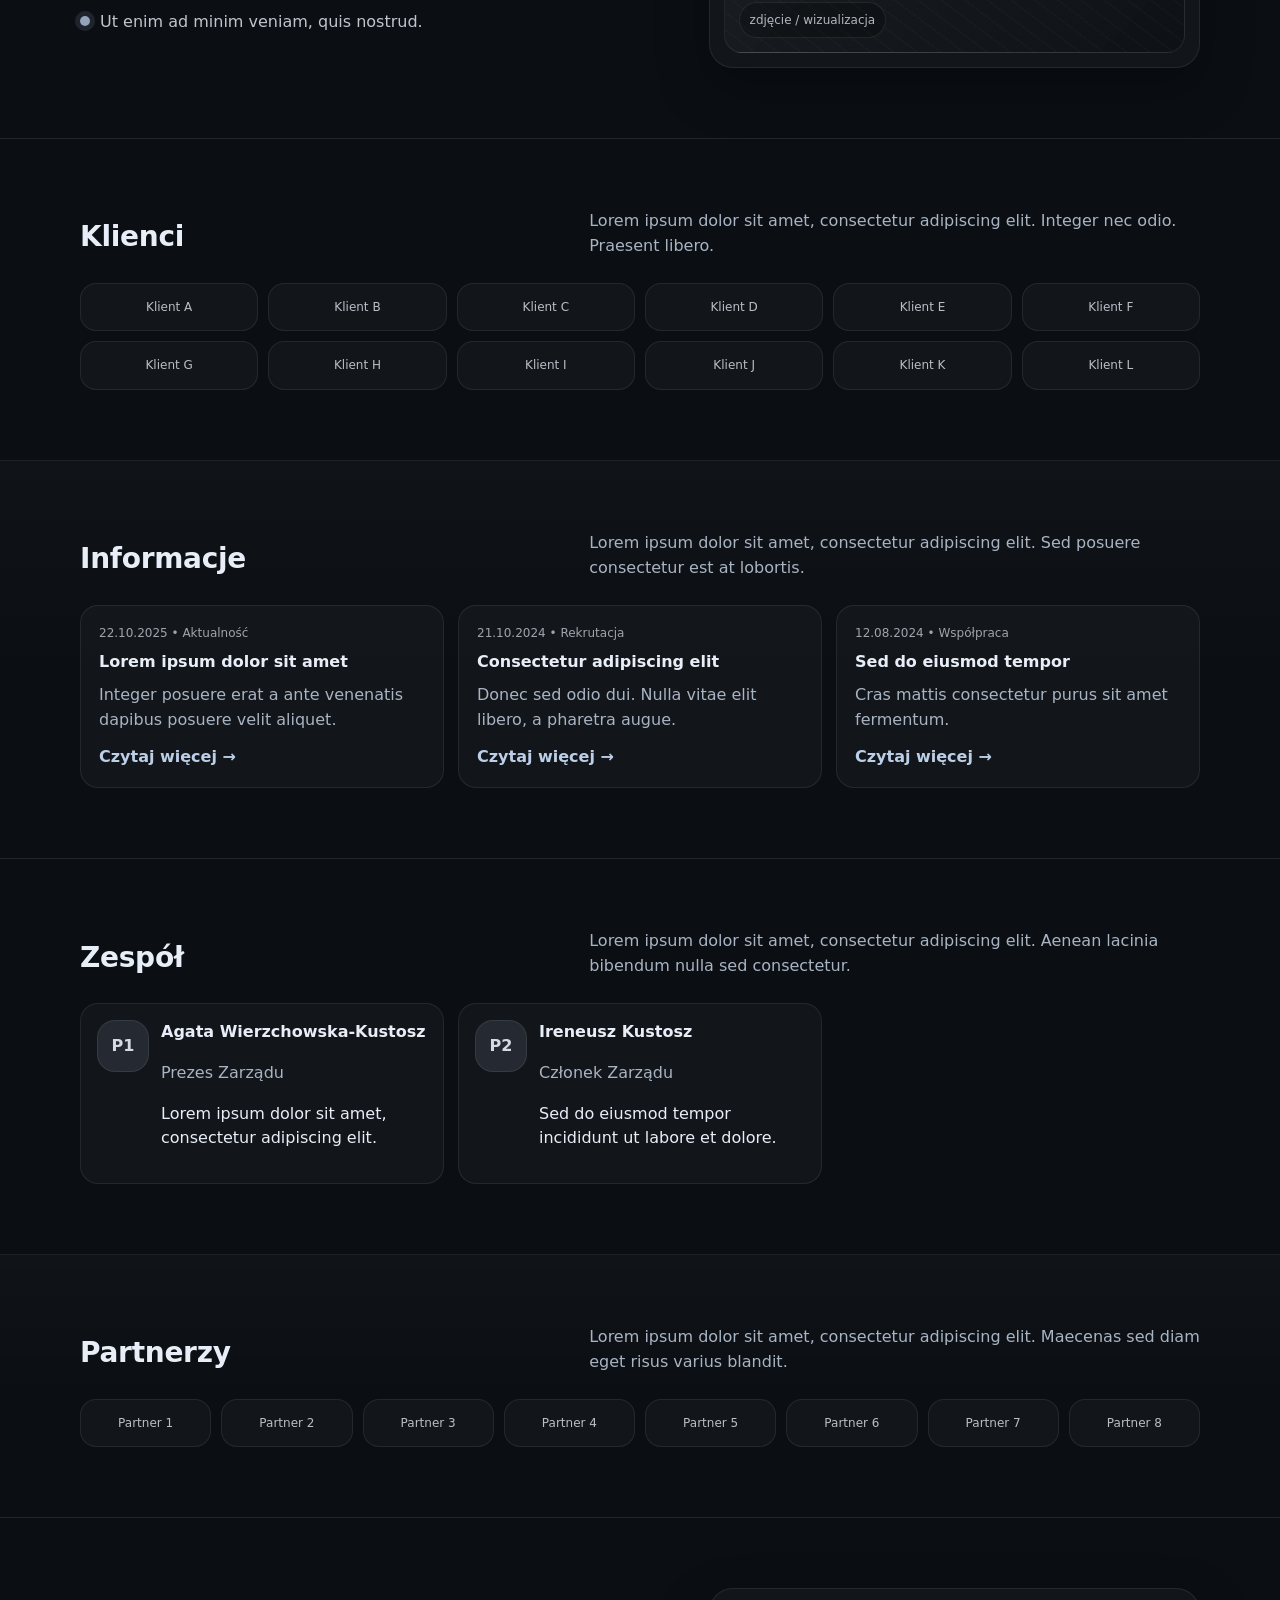
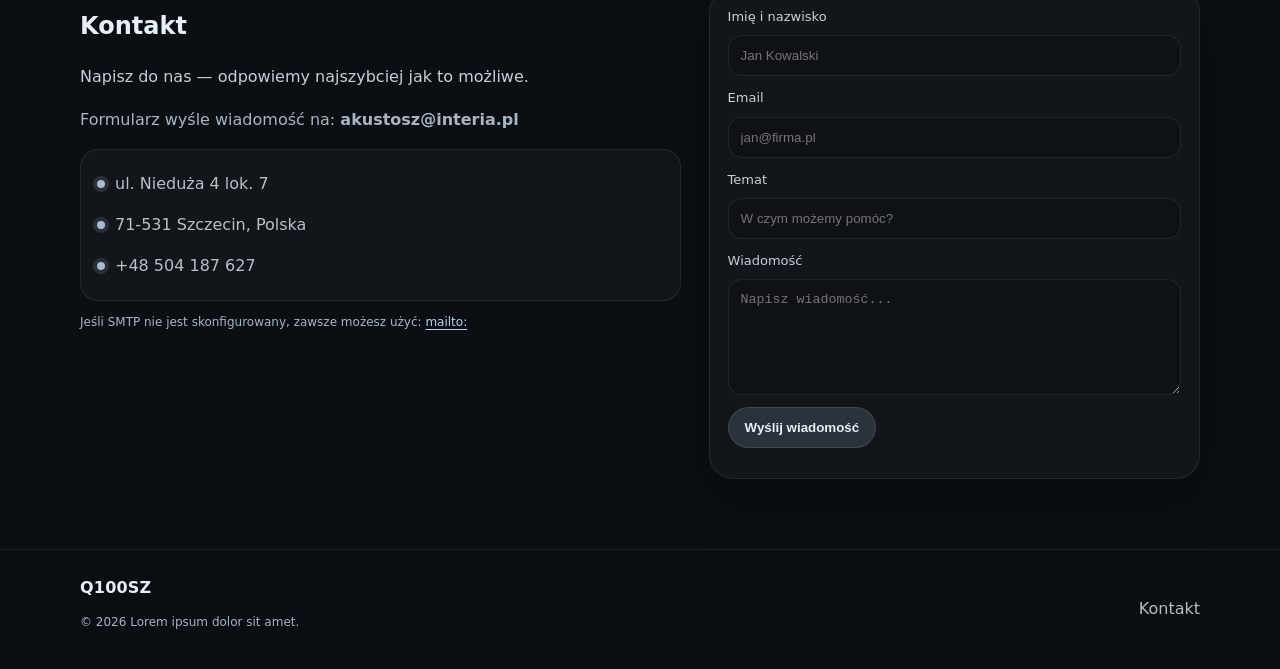
==== commit 8870898a: "profil changes" ====
--- a/Site.html
+++ b/Site.html
@@ -232,7 +232,7 @@
             <div class="avatar" aria-hidden="true"><span>P1</span></div>
             <div>
               <h3>Agata Wierzchowska-Kustosz</h3>
-              <p class="muted">Stanowisko / rola</p>
+              <p class="muted">Prezes Zarządu</p>
               <p>Lorem ipsum dolor sit amet, consectetur adipiscing elit.</p>
             </div>
           </article>
@@ -241,7 +241,7 @@
             <div class="avatar" aria-hidden="true"><span>P2</span></div>
             <div>
               <h3>Ireneusz Kustosz</h3>
-              <p class="muted">Stanowisko / rola</p>
+              <p class="muted">Członek Zarządu</p>
               <p>Sed do eiusmod tempor incididunt ut labore et dolore.</p>
             </div>
           </article>
